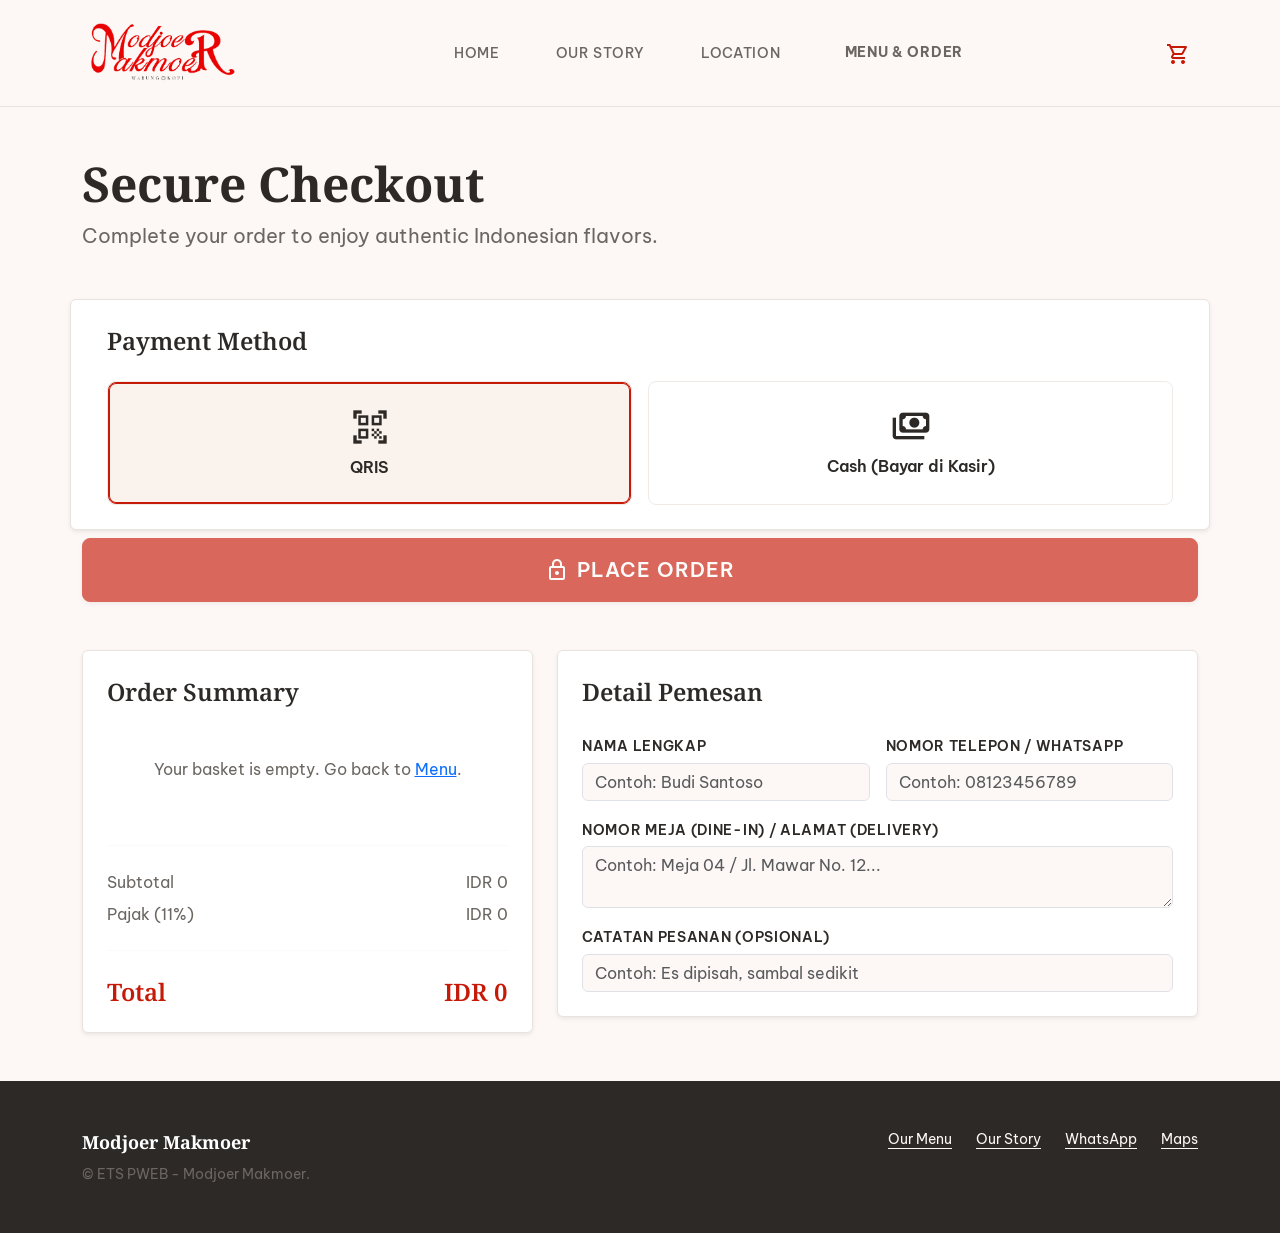
==== checkout.html @ 89d559e9 "feat: Implement cart logic and UI styles for Modjoer Makmoer application - Added script.js for cart " ====
<!DOCTYPE html>
<html lang="en">

<head>
    <meta charset="utf-8" />
    <meta name="viewport" content="width=device-width, initial-scale=1.0" />
    <title>Checkout - Modjoer Makmoer</title>
    <!-- Favicon -->
    <link rel="icon" type="image/png" href="assets/logo.png">
    <!-- Bootstrap 5 CSS -->
    <link href="https://cdn.jsdelivr.net/npm/bootstrap@5.3.2/dist/css/bootstrap.min.css" rel="stylesheet">
    <!-- Custom Vanilla CSS -->
    <link rel="stylesheet" href="style.css" />
    <link
        href="https://fonts.googleapis.com/css2?family=Be+Vietnam+Pro:wght@400;500;600;700&family=Noto+Serif:wght@400;600;700&display=swap"
        rel="stylesheet" />
    <link href="https://fonts.googleapis.com/css2?family=Material+Symbols+Outlined:wght,FILL@100..700,0..1&display=swap"
        rel="stylesheet" />
</head>

<body>

    <!-- Header Navbar (Bootstrap) -->
    <nav class="navbar navbar-expand-md sticky-top">
        <div class="container">
            <a class="navbar-brand" href="index.html">
                <img src="assets/logo.png" alt="Modjoer Makmoer" class="logo-img">
            </a>

            <button class="navbar-toggler border-0" type="button" data-bs-toggle="collapse" data-bs-target="#mainNav"
                aria-controls="mainNav" aria-expanded="false" aria-label="Toggle navigation">
                <span class="material-symbols-outlined text-primary">menu</span>
            </button>

            <div class="collapse navbar-collapse" id="mainNav">
                <ul class="navbar-nav mx-auto mb-2 mb-md-0 d-flex gap-md-4 align-items-center">
                    <li class="nav-item">
                        <a class="nav-link label-sm" href="index.html">Home</a>
                    </li>
                    <li class="nav-item">
                        <a class="nav-link label-sm" href="index.html#about">Our Story</a>
                    </li>
                    <li class="nav-item">
                        <a class="nav-link label-sm" href="index.html#contact">Location</a>
                    </li>
                    <li class="nav-item ms-md-2">
                        <a class="nav-link label-sm text-primary fw-bold" href="menu.html" style="border-bottom: 2px solid transparent;">Menu & Order</a>
                    </li>
                </ul>

                <div class="header-icons d-flex gap-2">
                    <button class="btn border-0 position-relative" aria-label="Cart" onclick="window.scrollTo(0,0)">
                        <span class="material-symbols-outlined">shopping_cart</span>
                        <span
                            class="position-absolute top-0 start-100 translate-middle badge rounded-pill cart-badge d-none"
                            id="cart-counter">0</span>
                    </button>
                </div>
            </div>
        </div>
    </nav>

    <!-- Main Checkout Canvas -->
    <main class="flex-grow-1 py-5">
        <div class="container">
            <div class="mb-5">
                <h1 class="headline-xl">Secure Checkout</h1>
                <p class="fs-5 text-muted mt-2">Complete your order to enjoy authentic Indonesian flavors.</p>
            </div>

            <div class="row gy-5">

                <!-- Left Column: Order Summary -->
                <div class="col-lg-5 order-2 order-lg-1">
                    <div class="card border-0 shadow-sm sticky-top"
                        style="top: 100px; background-color: var(--bg-surface-lowest); border: 1px solid var(--border-color)!important;">
                        <div class="card-body p-4">
                            <h2 class="headline-md fs-4 mb-4">Order Summary</h2>

                            <!-- Item List -->
                            <div class="d-flex flex-column gap-4 mb-4" id="checkout-item-list">
                                <!-- Populated by JS -->
                            </div>

                            <hr class="my-4" style="border-color: var(--border-outline-variant);">

                            <!-- Totals -->
                            <div class="d-flex flex-column gap-2">
                                <div class="d-flex justify-content-between text-muted">
                                    <span>Subtotal</span>
                                    <span id="checkout-subtotal">IDR 0</span>
                                </div>
                                <div class="d-flex justify-content-between text-muted">
                                    <span>Pajak (11%)</span>
                                    <span id="checkout-tax">IDR 0</span>
                                </div>
                                <!-- Biaya pengiriman dihapus untuk fokus dine-in/takeaway -->
                                <hr class="my-3" style="border-color: var(--border-outline-variant);">
                                <div class="d-flex justify-content-between text-primary headline-md fs-4">
                                    <span>Total</span>
                                    <span id="checkout-total">IDR 0</span>
                                </div>
                            </div>
                        </div>
                    </div>
                </div>

                <!-- Right Column: Details & Payment -->
                <div class="col-lg-7 order-1 order-lg-2 d-flex flex-column gap-4">
                    <form id="checkout-form" class="d-flex flex-column gap-4">
                        <!-- Delivery Details Form -->
                        <div class="card border-0 shadow-sm"
                            style="background-color: var(--bg-surface-lowest); border: 1px solid var(--border-color)!important;">
                            <div class="card-body p-4">
                                <h2 class="headline-md fs-4 mb-4">Detail Pemesan</h2>
                                <div class="row g-3">
                                    <div class="col-md-6">
                                        <label for="fullName" class="form-label label-sm">Nama Lengkap</label>
                                        <input type="text" class="form-control" id="fullName"
                                            placeholder="Contoh: Budi Santoso">
                                    </div>
                                    <div class="col-md-6">
                                        <label for="phone" class="form-label label-sm">Nomor Telepon / WhatsApp</label>
                                        <input type="tel" class="form-control" id="phone"
                                            placeholder="Contoh: 08123456789">
                                    </div>
                                    <div class="col-12">
                                        <label for="address" class="form-label label-sm">Nomor Meja (Dine-in) / Alamat (Delivery)</label>
                                        <textarea class="form-control" id="address" rows="2"
                                            placeholder="Contoh: Meja 04 / Jl. Mawar No. 12..."></textarea>
                                    </div>
                                    <div class="col-12">
                                        <label for="notes" class="form-label label-sm">Catatan Pesanan (Opsional)</label>
                                        <input type="text" class="form-control" id="notes"
                                            placeholder="Contoh: Es dipisah, sambal sedikit">
                                    </div>
                                </div>
                            </div>
                        </div>
                </div>

                <!-- Payment Method -->
                <div class="card border-0 shadow-sm"
                    style="background-color: var(--bg-surface-lowest); border: 1px solid var(--border-color)!important;">
                    <div class="card-body p-4">
                        <h2 class="headline-md fs-4 mb-4">Payment Method</h2>
                        <div class="row g-3">
                            <!-- Option 1: QRIS -->
                            <div class="col-12 col-md-6">
                                <label class="payment-option w-100 h-100">
                                    <input type="radio" name="payment" value="QRIS" checked>
                                    <div class="payment-inner h-100">
                                        <span class="material-symbols-outlined mb-2 fs-1">qr_code_scanner</span>
                                        <span class="fw-semibold">QRIS</span>
                                    </div>
                                </label>
                            </div>
                            <!-- Option 2: Cash -->
                            <div class="col-12 col-md-6">
                                <label class="payment-option w-100 h-100">
                                    <input type="radio" name="payment" value="Cash">
                                    <div class="payment-inner h-100">
                                        <span class="material-symbols-outlined mb-2 fs-1">payments</span>
                                        <span class="fw-semibold">Cash (Bayar di Kasir)</span>
                                    </div>
                                </label>
                            </div>
                        </div>
                    </div>
                </div>

                <!-- Action Button -->
                <div class="mt-2">
                    <button id="checkout-submit-btn"
                        class="btn btn-primary w-100 d-flex align-items-center justify-content-center gap-2 py-3 fs-5 rounded-3 shadow-sm"
                        type="submit" disabled>
                        <span class="material-symbols-outlined">lock</span>
                        Place Order
                    </button>
                </div>
                </form>
            </div>

        </div>
        </div>
    </main>

    <!-- Footer -->
    <footer class="footer">
        <div class="container">
            <div class="row gy-4">
                <div class="col-md-4">
                    <div class="footer-brand mb-2">Modjoer Makmoer</div>
                    <p class="text-muted small m-0">© ETS PWEB - Modjoer Makmoer.</p>
                </div>
                <div class="col-md-8">
                    <div class="footer-links d-flex flex-wrap gap-4 justify-content-md-end">
                        <a href="menu.html">Our Menu</a>
                        <a href="index.html#about">Our Story</a>
                        <a href="https://wa.me/628974294466" target="_blank">WhatsApp</a>
                        <a href="https://maps.google.com/maps?q=-7.5150896,112.5157999" target="_blank">Maps</a>
                    </div>
                </div>
            </div>
        </div>
    </footer>

    <!-- Bootstrap 5 JS -->
    <script src="https://cdn.jsdelivr.net/npm/bootstrap@5.3.2/dist/js/bootstrap.bundle.min.js"></script>
    <script src="script.js"></script>
</body>

</html>
---- style.css ----
/* 
  Modjoer Makmoer Global Styles (Bootstrap 5 Overrides)
*/

:root {
  /* Colors from DESIGN.md */
  --bg-main: #fdf8f5; /* Cream */
  --bg-surface: #ffffff;
  --bg-surface-low: #faf2ec;
  --bg-surface-lowest: #ffffff;
  --bg-surface-variant: #fdf8f5;
  --bg-header: #fdf8f5;

  --text-main: #2d2926; /* Charcoal */
  --text-muted: #6b6661; /* Warm Grey */
  --text-stone: #6b6661;
  --text-stone-dark: #2d2926;

  --primary: #c61a09; /* Deep Red */
  --primary-container: #c61a09;
  --on-primary: #ffffff;
  
  --accent: #e9c46a; /* Harvest Gold */

  --border-color: #e8e3df;
  --border-outline: #d1cbc7;
  --border-outline-variant: #f0ebe6;

  /* Fonts */
  --font-serif: 'Noto Serif', serif;
  --font-sans: 'Be Vietnam Pro', sans-serif;
  --icon-font: 'Material Symbols Outlined';

  /* Bootstrap Overrides */
  --bs-body-font-family: var(--font-sans);
  --bs-body-bg: var(--bg-main);
  --bs-body-color: var(--text-main);
  --bs-primary: var(--primary);
}

/* Base Overrides */
body {
  min-height: 100vh;
  display: flex;
  flex-direction: column;
  background-color: var(--bg-main) !important;
}

/* Button Overrides */
.btn-primary {
  background-color: var(--primary) !important;
  border-color: var(--primary) !important;
  color: var(--on-primary) !important;
}

.btn-primary:hover {
  background-color: var(--primary-container) !important;
  border-color: var(--primary-container) !important;
}

/* Typography Utilities */
.font-serif {
  font-family: var(--font-serif);
}

.font-sans {
  font-family: var(--font-sans);
}

.text-primary {
  color: var(--primary-container) !important;
}

.text-muted {
  color: var(--text-muted) !important;
}

.headline-xl {
  font-family: var(--font-serif);
  font-size: 48px;
  font-weight: 700;
  line-height: 1.2;
}

.headline-lg {
  font-family: var(--font-serif);
  font-size: 32px;
  font-weight: 700;
  line-height: 1.3;
}

.headline-md {
  font-family: var(--font-serif);
  font-size: 24px;
  font-weight: 600;
  line-height: 1.4;
}

.label-sm {
  font-size: 14px;
  font-weight: 600;
  line-height: 1.2;
  letter-spacing: 0.05em;
  text-transform: uppercase;
}

/* Icons */
.material-symbols-outlined {
  font-family: var(--icon-font);
  font-variation-settings: 'FILL' 0, 'wght' 400, 'GRAD' 0, 'opsz' 24;
  vertical-align: middle;
}

/* Header Navbar Overrides */
.navbar {
  background-color: var(--bg-header) !important;
  border-bottom: 1px solid var(--border-color);
  min-height: 60px;
}

.logo-img {
  height: 80px;
  width: auto;
  object-fit: contain;
  padding: 8px;
}

.nav-link {
  color: var(--text-stone) !important;
  font-weight: 500;
  transition: color 0.2s, background 0.2s;
  padding: 8px 16px !important;
  border-radius: 4px;
}

.nav-link:hover {
  color: var(--primary-container) !important;
  background-color: var(--bg-surface-lowest);
}

.nav-link.active {
  color: var(--primary-container) !important;
  font-weight: bold;
  border-bottom: 2px solid var(--primary-container);
  border-radius: 0;
}

.header-icons button {
  color: var(--primary-container);
  padding: 8px;
  border-radius: 50%;
  transition: background 0.2s;
}

.header-icons button:hover {
  background-color: #f5f5f4;
}

/* Footer Overrides */
.footer {
  background-color: #2d2926; /* Charcoal */
  border-top: none;
  padding: 48px 0;
  margin-top: auto;
  color: #ffffff;
}

.footer-brand {
  font-family: var(--font-serif);
  font-size: 1.125rem;
  font-weight: bold;
  color: var(--on-primary);
}

.footer-links a {
  color: var(--bg-surface-variant);
  font-size: 14px;
  text-decoration: underline;
  text-decoration-color: var(--bg-surface-variant);
  text-underline-offset: 4px;
  transition: opacity 0.2s;
}

.footer-links a:hover {
  opacity: 0.8;
  color: var(--on-primary);
}

/* Hero Section */
.hero {
  position: relative;
  height: 716px;
  min-height: 600px;
  display: flex;
  align-items: center;
  justify-content: center;
}

.hero-bg {
  position: absolute;
  inset: 0;
  z-index: 0;
}

.hero-bg img {
  width: 100%;
  height: 100%;
  object-fit: cover;
}

.hero-overlay {
  position: absolute;
  inset: 0;
  background-color: rgba(51, 48, 44, 0.4);
}

.hero-content {
  position: relative;
  z-index: 10;
  text-align: center;
  max-width: 42rem;
}

/* Button Overrides */
.btn-primary {
  background-color: var(--primary);
  border-color: var(--primary);
  color: var(--on-primary);
  font-weight: 600;
  text-transform: uppercase;
  letter-spacing: 0.05em;
  padding: 12px 24px;
  box-shadow: 0 4px 12px rgba(156, 8, 0, 0.2);
}

.btn-primary:hover,
.btn-primary:focus {
  background-color: var(--primary-container);
  border-color: var(--primary-container);
}

/* Custom Card & Bento */
.card {
  background-color: var(--bg-surface-lowest);
  border: 1px solid var(--border-color);
  transition: box-shadow 0.3s;
}

.card:hover {
  box-shadow: 0 12px 24px rgba(156, 8, 0, 0.15);
  border-color: var(--border-outline-variant) !important;
}

.card-img-top {
  height: 192px;
  object-fit: cover;
  transition: transform 0.5s;
}

.card-img-container {
  overflow: hidden;
  background-color: var(--bg-surface-variant);
  border-top-left-radius: calc(0.375rem - 1px);
  border-top-right-radius: calc(0.375rem - 1px);
}

.card:hover .card-img-top {
  transform: scale(1.05);
}

/* Bento Grid Override for index */
.bento-grid {
  display: grid;
  grid-template-columns: 1fr;
  gap: 24px;
  grid-auto-rows: 300px;
}

@media (min-width: 768px) {
  .bento-grid {
    grid-template-columns: repeat(3, 1fr);
  }

  .bento-item.large {
    grid-column: span 2;
    grid-row: span 2;
  }
}

.bento-item {
  position: relative;
  border-radius: 8px;
  overflow: hidden;
  border: 1px solid var(--border-outline-variant);
  cursor: pointer;
}

.bento-img {
  width: 100%;
  height: 100%;
  object-fit: cover;
  transition: transform 0.5s;
}

.bento-item:hover .bento-img {
  transform: scale(1.05);
}

.bento-overlay {
  position: absolute;
  inset: 0;
  background: linear-gradient(to top, rgba(51, 48, 44, 0.8), transparent);
}

.bento-content {
  position: absolute;
  bottom: 0;
  left: 0;
  padding: 24px;
  color: var(--on-primary);
}

.bento-action {
  position: absolute;
  bottom: 24px;
  right: 24px;
  background-color: var(--bg-surface);
  color: var(--primary);
  padding: 8px;
  border-radius: 50%;
  opacity: 0;
  transition: opacity 0.2s;
}

.bento-item:hover .bento-action {
  opacity: 1;
}

/* Custom Form Styles */
.form-control:focus {
  border-color: var(--primary-container);
  box-shadow: 0 0 0 0.25rem rgba(198, 26, 9, 0.25);
}

/* Category Sidebar */
.category-sidebar {
  width: 100%;
  flex-shrink: 0;
}

@media (min-width: 992px) {
  .category-sidebar {
    width: 200px;
    position: sticky;
    top: 120px;
  }
}

.category-link {
  color: var(--text-muted);
  text-decoration: none;
  display: block;
  padding: 8px 0;
  border-bottom: 1px solid transparent;
}

.category-link.active,
.category-link:hover {
  color: var(--primary-container);
  border-color: var(--primary-container);
}

/* Cart Sidebar */
.cart-sidebar {
  position: fixed;
  right: 0;
  top: 0;
  height: 100vh;
  width: 320px;
  background-color: var(--bg-surface-lowest);
  border-left: 1px solid var(--border-color);
  box-shadow: -12px 0 24px rgba(0, 0, 0, 0.05);
  display: flex;
  flex-direction: column;
  z-index: 1045;
  transform: translateX(100%);
  transition: transform 0.3s ease-in-out;
}

.cart-sidebar.show {
  transform: translateX(0);
}

/* Payment Options */
.payment-option {
  position: relative;
  border: 1px solid var(--border-outline-variant);
  border-radius: 8px;
  cursor: pointer;
  transition: all 0.2s;
}

.payment-option:hover {
  background-color: var(--bg-surface);
}

.payment-option input {
  position: absolute;
  opacity: 0;
}

.payment-option input:checked+.payment-inner {
  background-color: var(--bg-surface-low);
  border: 1px solid var(--primary-container);
  border-radius: inherit;
  box-shadow: inset 0 0 0 1px var(--primary-container);
}

.payment-inner {
  padding: 24px;
  display: flex;
  flex-direction: column;
  align-items: center;
}

/* Custom Section Styles */
.section-dark {
  background-color: var(--primary) !important;
  color: var(--on-primary) !important;
}
.section-dark .headline-lg, 
.section-dark .headline-md, 
.section-dark .text-muted {
  color: var(--on-primary) !important;
}
.section-dark .bento-content p {
  color: rgba(255, 255, 255, 0.8) !important;
}
.section-dark .btn-primary {
  background-color: var(--bg-surface-lowest) !important;
  color: var(--primary) !important;
  border-color: var(--bg-surface-lowest) !important;
}
.section-dark .btn-primary:hover {
  background-color: var(--bg-surface) !important;
  color: var(--primary-container) !important;
  transform: translateY(-2px);
}
.section-dark .bento-item {
  border-color: rgba(255, 255, 255, 0.2) !important;
}

/* Cart Sidebar Drawer */
.cart-sidebar {
  position: fixed;
  top: 0;
  right: -400px;
  width: 400px;
  max-width: 100vw;
  height: 100vh;
  background-color: var(--bg-surface-lowest);
  box-shadow: -4px 0 24px rgba(0,0,0,0.1);
  z-index: 1050;
  transition: right 0.3s ease-in-out;
}
.cart-sidebar.show {
  right: 0;
}

.cart-badge {
  font-size: 10px;
  background-color: var(--primary) !important;
  color: var(--on-primary);
}

/* Custom Nav Pills for Menu */
.nav-pills .nav-link {
  color: var(--text-stone-dark);
  font-weight: 500;
  border: 1px solid transparent;
  transition: all 0.2s;
}
.nav-pills .nav-link:hover {
  background-color: var(--bg-surface);
  color: var(--primary);
}
.nav-pills .nav-link.active, 
.nav-pills .show > .nav-link {
  background-color: var(--primary) !important;
  color: var(--on-primary) !important;
  border-color: var(--primary);
}

/* Custom Scrollbar */
::-webkit-scrollbar {
  width: 8px;
}
::-webkit-scrollbar-track {
  background: var(--bg-surface-variant);
}
::-webkit-scrollbar-thumb {
  background: var(--border-outline);
  border-radius: 4px;
}
::-webkit-scrollbar-thumb:hover {
  background: var(--text-muted);
}

/* ─── NOISE TEXTURE OVERLAY ─── */
/* Removed as per minimalist design guidelines */

/* ─── BATIK PATTERN ─── */
/* Removed as per minimalist design guidelines */

/* ─── ANIMATIONS ─── */
.reveal {
  opacity: 0;
  transition: opacity 0.5s ease;
}

.reveal.visible {
  opacity: 1;
}

.vibe-card {
  border-radius: 4px;
  display: flex;
  flex-direction: column;
  align-items: center;
  justify-content: center;
  padding: 32px;
  text-align: center;
  gap: 16px;
  transition: transform 0.3s;
  background: var(--bg-surface);
  border: 1px solid var(--border-outline-variant);
}

.vibe-card:hover {
  transform: translateY(-4px);
  box-shadow: 0 10px 20px rgba(0,0,0,0.05);
}

.vibe-icon {
  font-size: 40px;
}

.promo-banner {
  background: var(--bg-surface);
  border: 1px solid var(--border-outline-variant);
  border-radius: 4px;
  padding: 48px;
  position: relative;
  overflow: hidden;
}

.promo-banner::before {
  content: '';
  position: absolute;
  inset: 0;
  background-image: url("data:image/svg+xml,%3Csvg xmlns='http://www.w3.org/2000/svg' width='100' height='100'%3E%3Ccircle cx='50' cy='50' r='35' fill='none' stroke='%23e9c46a' stroke-width='0.5' opacity='0.12'/%3E%3C/svg%3E");
  pointer-events: none;
}
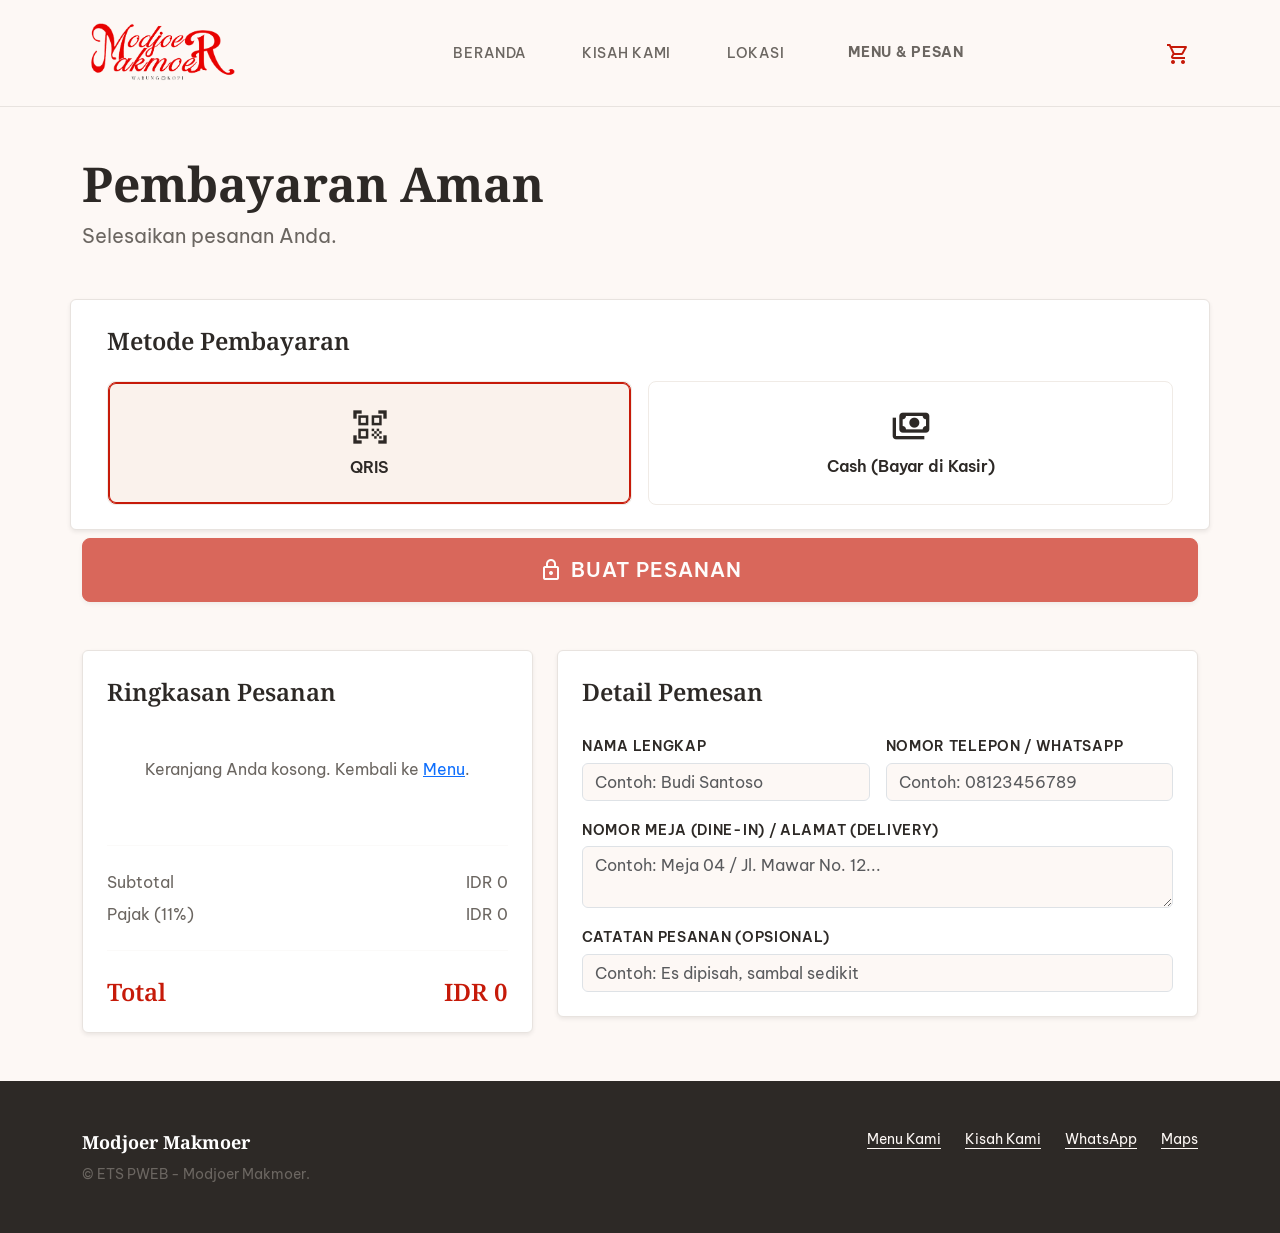
==== commit 59c7bb6f: "final" ====
--- a/checkout.html
+++ b/checkout.html
@@ -4,7 +4,7 @@
 <head>
     <meta charset="utf-8" />
     <meta name="viewport" content="width=device-width, initial-scale=1.0" />
-    <title>Checkout - Modjoer Makmoer</title>
+    <title>Pembayaran - Modjoer Makmoer</title>
     <!-- Favicon -->
     <link rel="icon" type="image/png" href="assets/logo.png">
     <!-- Bootstrap 5 CSS -->
@@ -20,7 +20,7 @@
 
 <body>
 
-    <!-- Header Navbar (Bootstrap) -->
+    <!-- navbar atas -->
     <nav class="navbar navbar-expand-md sticky-top">
         <div class="container">
             <a class="navbar-brand" href="index.html">
@@ -35,16 +35,17 @@
             <div class="collapse navbar-collapse" id="mainNav">
                 <ul class="navbar-nav mx-auto mb-2 mb-md-0 d-flex gap-md-4 align-items-center">
                     <li class="nav-item">
-                        <a class="nav-link label-sm" href="index.html">Home</a>
+                        <a class="nav-link mini-text" href="index.html">Beranda</a>
                     </li>
                     <li class="nav-item">
-                        <a class="nav-link label-sm" href="index.html#about">Our Story</a>
+                        <a class="nav-link mini-text" href="index.html#about">Kisah Kami</a>
                     </li>
                     <li class="nav-item">
-                        <a class="nav-link label-sm" href="index.html#contact">Location</a>
+                        <a class="nav-link mini-text" href="index.html#contact">Lokasi</a>
                     </li>
                     <li class="nav-item ms-md-2">
-                        <a class="nav-link label-sm text-primary fw-bold" href="menu.html" style="border-bottom: 2px solid transparent;">Menu & Order</a>
+                        <a class="nav-link mini-text text-primary fw-bold" href="menu.html"
+                            style="border-bottom: 2px solid transparent;">Menu & Pesan</a>
                     </li>
                 </ul>
 
@@ -64,8 +65,8 @@
     <main class="flex-grow-1 py-5">
         <div class="container">
             <div class="mb-5">
-                <h1 class="headline-xl">Secure Checkout</h1>
-                <p class="fs-5 text-muted mt-2">Complete your order to enjoy authentic Indonesian flavors.</p>
+                <h1 class="big-title">Pembayaran Aman</h1>
+                <p class="fs-5 text-muted mt-2">Selesaikan pesanan Anda.</p>
             </div>
 
             <div class="row gy-5">
@@ -75,7 +76,7 @@
                     <div class="card border-0 shadow-sm sticky-top"
                         style="top: 100px; background-color: var(--bg-surface-lowest); border: 1px solid var(--border-color)!important;">
                         <div class="card-body p-4">
-                            <h2 class="headline-md fs-4 mb-4">Order Summary</h2>
+                            <h2 class="small-title fs-4 mb-4">Ringkasan Pesanan</h2>
 
                             <!-- Item List -->
                             <div class="d-flex flex-column gap-4 mb-4" id="checkout-item-list">
@@ -96,7 +97,7 @@
                                 </div>
                                 <!-- Biaya pengiriman dihapus untuk fokus dine-in/takeaway -->
                                 <hr class="my-3" style="border-color: var(--border-outline-variant);">
-                                <div class="d-flex justify-content-between text-primary headline-md fs-4">
+                                <div class="d-flex justify-content-between text-primary small-title fs-4">
                                     <span>Total</span>
                                     <span id="checkout-total">IDR 0</span>
                                 </div>
@@ -112,25 +113,27 @@
                         <div class="card border-0 shadow-sm"
                             style="background-color: var(--bg-surface-lowest); border: 1px solid var(--border-color)!important;">
                             <div class="card-body p-4">
-                                <h2 class="headline-md fs-4 mb-4">Detail Pemesan</h2>
+                                <h2 class="small-title fs-4 mb-4">Detail Pemesan</h2>
                                 <div class="row g-3">
                                     <div class="col-md-6">
-                                        <label for="fullName" class="form-label label-sm">Nama Lengkap</label>
+                                        <label for="fullName" class="form-label mini-text">Nama Lengkap</label>
                                         <input type="text" class="form-control" id="fullName"
                                             placeholder="Contoh: Budi Santoso">
                                     </div>
                                     <div class="col-md-6">
-                                        <label for="phone" class="form-label label-sm">Nomor Telepon / WhatsApp</label>
+                                        <label for="phone" class="form-label mini-text">Nomor Telepon / WhatsApp</label>
                                         <input type="tel" class="form-control" id="phone"
                                             placeholder="Contoh: 08123456789">
                                     </div>
                                     <div class="col-12">
-                                        <label for="address" class="form-label label-sm">Nomor Meja (Dine-in) / Alamat (Delivery)</label>
+                                        <label for="address" class="form-label mini-text">Nomor Meja (Dine-in) / Alamat
+                                            (Delivery)</label>
                                         <textarea class="form-control" id="address" rows="2"
                                             placeholder="Contoh: Meja 04 / Jl. Mawar No. 12..."></textarea>
                                     </div>
                                     <div class="col-12">
-                                        <label for="notes" class="form-label label-sm">Catatan Pesanan (Opsional)</label>
+                                        <label for="notes" class="form-label mini-text">Catatan Pesanan
+                                            (Opsional)</label>
                                         <input type="text" class="form-control" id="notes"
                                             placeholder="Contoh: Es dipisah, sambal sedikit">
                                     </div>
@@ -143,7 +146,7 @@
                 <div class="card border-0 shadow-sm"
                     style="background-color: var(--bg-surface-lowest); border: 1px solid var(--border-color)!important;">
                     <div class="card-body p-4">
-                        <h2 class="headline-md fs-4 mb-4">Payment Method</h2>
+                        <h2 class="small-title fs-4 mb-4">Metode Pembayaran</h2>
                         <div class="row g-3">
                             <!-- Option 1: QRIS -->
                             <div class="col-12 col-md-6">
@@ -175,7 +178,7 @@
                         class="btn btn-primary w-100 d-flex align-items-center justify-content-center gap-2 py-3 fs-5 rounded-3 shadow-sm"
                         type="submit" disabled>
                         <span class="material-symbols-outlined">lock</span>
-                        Place Order
+                        Buat Pesanan
                     </button>
                 </div>
                 </form>
@@ -185,7 +188,7 @@
         </div>
     </main>
 
-    <!-- Footer -->
+    <!-- footer bawah -->
     <footer class="footer">
         <div class="container">
             <div class="row gy-4">
@@ -195,8 +198,8 @@
                 </div>
                 <div class="col-md-8">
                     <div class="footer-links d-flex flex-wrap gap-4 justify-content-md-end">
-                        <a href="menu.html">Our Menu</a>
-                        <a href="index.html#about">Our Story</a>
+                        <a href="menu.html">Menu Kami</a>
+                        <a href="index.html#about">Kisah Kami</a>
                         <a href="https://wa.me/628974294466" target="_blank">WhatsApp</a>
                         <a href="https://maps.google.com/maps?q=-7.5150896,112.5157999" target="_blank">Maps</a>
                     </div>
@@ -205,7 +208,7 @@
         </div>
     </footer>
 
-    <!-- Bootstrap 5 JS -->
+    <!-- script bootstrap -->
     <script src="https://cdn.jsdelivr.net/npm/bootstrap@5.3.2/dist/js/bootstrap.bundle.min.js"></script>
     <script src="script.js"></script>
 </body>
--- a/style.css
+++ b/style.css
@@ -3,7 +3,7 @@
 */
 
 :root {
-  /* Colors from DESIGN.md */
+  /* warna dari desain */
   --bg-main: #fdf8f5; /* Cream */
   --bg-surface: #ffffff;
   --bg-surface-low: #faf2ec;
@@ -26,19 +26,19 @@
   --border-outline: #d1cbc7;
   --border-outline-variant: #f0ebe6;
 
-  /* Fonts */
+  /* font yang dipake */
   --font-serif: 'Noto Serif', serif;
   --font-sans: 'Be Vietnam Pro', sans-serif;
   --icon-font: 'Material Symbols Outlined';
 
-  /* Bootstrap Overrides */
+  /* nimpa bootstrap */
   --bs-body-font-family: var(--font-sans);
   --bs-body-bg: var(--bg-main);
   --bs-body-color: var(--text-main);
   --bs-primary: var(--primary);
 }
 
-/* Base Overrides */
+/* css dasar */
 body {
   min-height: 100vh;
   display: flex;
@@ -46,7 +46,7 @@
   background-color: var(--bg-main) !important;
 }
 
-/* Button Overrides */
+/* buat tombol */
 .btn-primary {
   background-color: var(--primary) !important;
   border-color: var(--primary) !important;
@@ -58,7 +58,7 @@
   border-color: var(--primary-container) !important;
 }
 
-/* Typography Utilities */
+/* buat teks */
 .font-serif {
   font-family: var(--font-serif);
 }
@@ -75,28 +75,28 @@
   color: var(--text-muted) !important;
 }
 
-.headline-xl {
+.big-title {
   font-family: var(--font-serif);
   font-size: 48px;
   font-weight: 700;
   line-height: 1.2;
 }
 
-.headline-lg {
+.mid-title {
   font-family: var(--font-serif);
   font-size: 32px;
   font-weight: 700;
   line-height: 1.3;
 }
 
-.headline-md {
+.small-title {
   font-family: var(--font-serif);
   font-size: 24px;
   font-weight: 600;
   line-height: 1.4;
 }
 
-.label-sm {
+.mini-text {
   font-size: 14px;
   font-weight: 600;
   line-height: 1.2;
@@ -104,14 +104,14 @@
   text-transform: uppercase;
 }
 
-/* Icons */
+/* ikon material */
 .material-symbols-outlined {
   font-family: var(--icon-font);
   font-variation-settings: 'FILL' 0, 'wght' 400, 'GRAD' 0, 'opsz' 24;
   vertical-align: middle;
 }
 
-/* Header Navbar Overrides */
+/* navbar atas */
 .navbar {
   background-color: var(--bg-header) !important;
   border-bottom: 1px solid var(--border-color);
@@ -156,7 +156,7 @@
   background-color: #f5f5f4;
 }
 
-/* Footer Overrides */
+/* bagian bawah web */
 .footer {
   background-color: #2d2926; /* Charcoal */
   border-top: none;
@@ -186,7 +186,7 @@
   color: var(--on-primary);
 }
 
-/* Hero Section */
+/* bagian hero atas */
 .hero {
   position: relative;
   height: 716px;
@@ -221,7 +221,7 @@
   max-width: 42rem;
 }
 
-/* Button Overrides */
+/* buat tombol */
 .btn-primary {
   background-color: var(--primary);
   border-color: var(--primary);
@@ -239,7 +239,7 @@
   border-color: var(--primary-container);
 }
 
-/* Custom Card & Bento */
+/* css buat kartu sama menu grid */
 .card {
   background-color: var(--bg-surface-lowest);
   border: 1px solid var(--border-color);
@@ -251,7 +251,8 @@
   border-color: var(--border-outline-variant) !important;
 }
 
-.card-img-top {
+.card-img-top, .card-img-container img {
+  width: 100%;
   height: 192px;
   object-fit: cover;
   transition: transform 0.5s;
@@ -262,14 +263,15 @@
   background-color: var(--bg-surface-variant);
   border-top-left-radius: calc(0.375rem - 1px);
   border-top-right-radius: calc(0.375rem - 1px);
-}
-
-.card:hover .card-img-top {
+  height: 192px;
+}
+
+.card:hover .card-img-top, .card:hover .card-img-container img {
   transform: scale(1.05);
 }
 
-/* Bento Grid Override for index */
-.bento-grid {
+/* khusus buat grid di index */
+.menu-grid {
   display: grid;
   grid-template-columns: 1fr;
   gap: 24px;
@@ -277,17 +279,17 @@
 }
 
 @media (min-width: 768px) {
-  .bento-grid {
+  .menu-grid {
     grid-template-columns: repeat(3, 1fr);
   }
 
-  .bento-item.large {
+  .menu-box.large {
     grid-column: span 2;
     grid-row: span 2;
   }
 }
 
-.bento-item {
+.menu-box {
   position: relative;
   border-radius: 8px;
   overflow: hidden;
@@ -295,24 +297,24 @@
   cursor: pointer;
 }
 
-.bento-img {
+.menu-pic {
   width: 100%;
   height: 100%;
   object-fit: cover;
   transition: transform 0.5s;
 }
 
-.bento-item:hover .bento-img {
+.menu-box:hover .menu-pic {
   transform: scale(1.05);
 }
 
-.bento-overlay {
+.menu-shadow {
   position: absolute;
   inset: 0;
   background: linear-gradient(to top, rgba(51, 48, 44, 0.8), transparent);
 }
 
-.bento-content {
+.menu-info {
   position: absolute;
   bottom: 0;
   left: 0;
@@ -320,7 +322,7 @@
   color: var(--on-primary);
 }
 
-.bento-action {
+.menu-btn {
   position: absolute;
   bottom: 24px;
   right: 24px;
@@ -332,17 +334,17 @@
   transition: opacity 0.2s;
 }
 
-.bento-item:hover .bento-action {
+.menu-box:hover .menu-btn {
   opacity: 1;
 }
 
-/* Custom Form Styles */
+/* style buat form */
 .form-control:focus {
   border-color: var(--primary-container);
   box-shadow: 0 0 0 0.25rem rgba(198, 26, 9, 0.25);
 }
 
-/* Category Sidebar */
+/* sidebar kiri di menu */
 .category-sidebar {
   width: 100%;
   flex-shrink: 0;
@@ -370,7 +372,7 @@
   border-color: var(--primary-container);
 }
 
-/* Cart Sidebar */
+/* sidebar keranjang di kanan */
 .cart-sidebar {
   position: fixed;
   right: 0;
@@ -391,7 +393,7 @@
   transform: translateX(0);
 }
 
-/* Payment Options */
+/* pilihan bayar */
 .payment-option {
   position: relative;
   border: 1px solid var(--border-outline-variant);
@@ -423,17 +425,17 @@
   align-items: center;
 }
 
-/* Custom Section Styles */
+/* style section */
 .section-dark {
   background-color: var(--primary) !important;
   color: var(--on-primary) !important;
 }
-.section-dark .headline-lg, 
-.section-dark .headline-md, 
+.section-dark .mid-title, 
+.section-dark .small-title, 
 .section-dark .text-muted {
   color: var(--on-primary) !important;
 }
-.section-dark .bento-content p {
+.section-dark .menu-info p {
   color: rgba(255, 255, 255, 0.8) !important;
 }
 .section-dark .btn-primary {
@@ -446,7 +448,7 @@
   color: var(--primary-container) !important;
   transform: translateY(-2px);
 }
-.section-dark .bento-item {
+.section-dark .menu-box {
   border-color: rgba(255, 255, 255, 0.2) !important;
 }
 
@@ -473,7 +475,7 @@
   color: var(--on-primary);
 }
 
-/* Custom Nav Pills for Menu */
+/* tombol kategori menu */
 .nav-pills .nav-link {
   color: var(--text-stone-dark);
   font-weight: 500;
@@ -491,7 +493,7 @@
   border-color: var(--primary);
 }
 
-/* Custom Scrollbar */
+/* scrollbar biar cakep */
 ::-webkit-scrollbar {
   width: 8px;
 }
@@ -513,12 +515,12 @@
 /* Removed as per minimalist design guidelines */
 
 /* ─── ANIMATIONS ─── */
-.reveal {
+.fade-in {
   opacity: 0;
   transition: opacity 0.5s ease;
 }
 
-.reveal.visible {
+.fade-in.visible {
   opacity: 1;
 }
 
